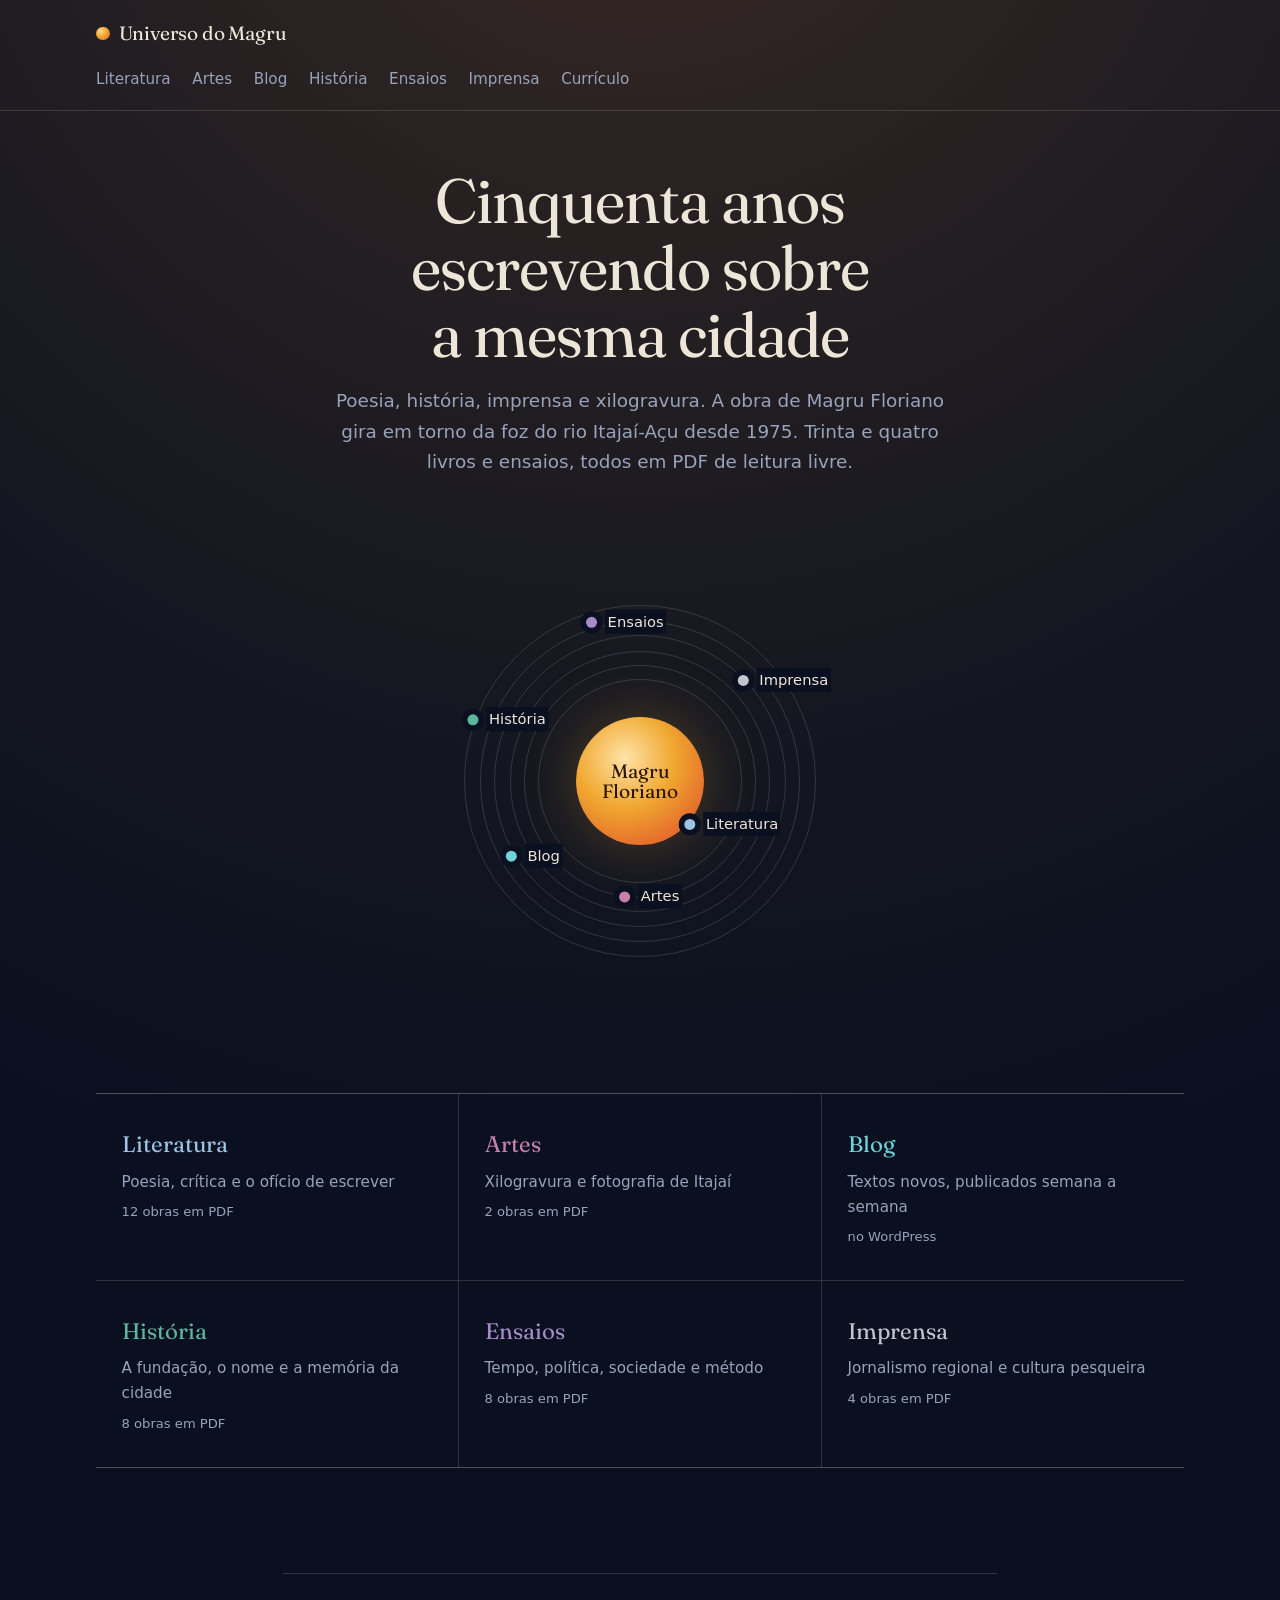
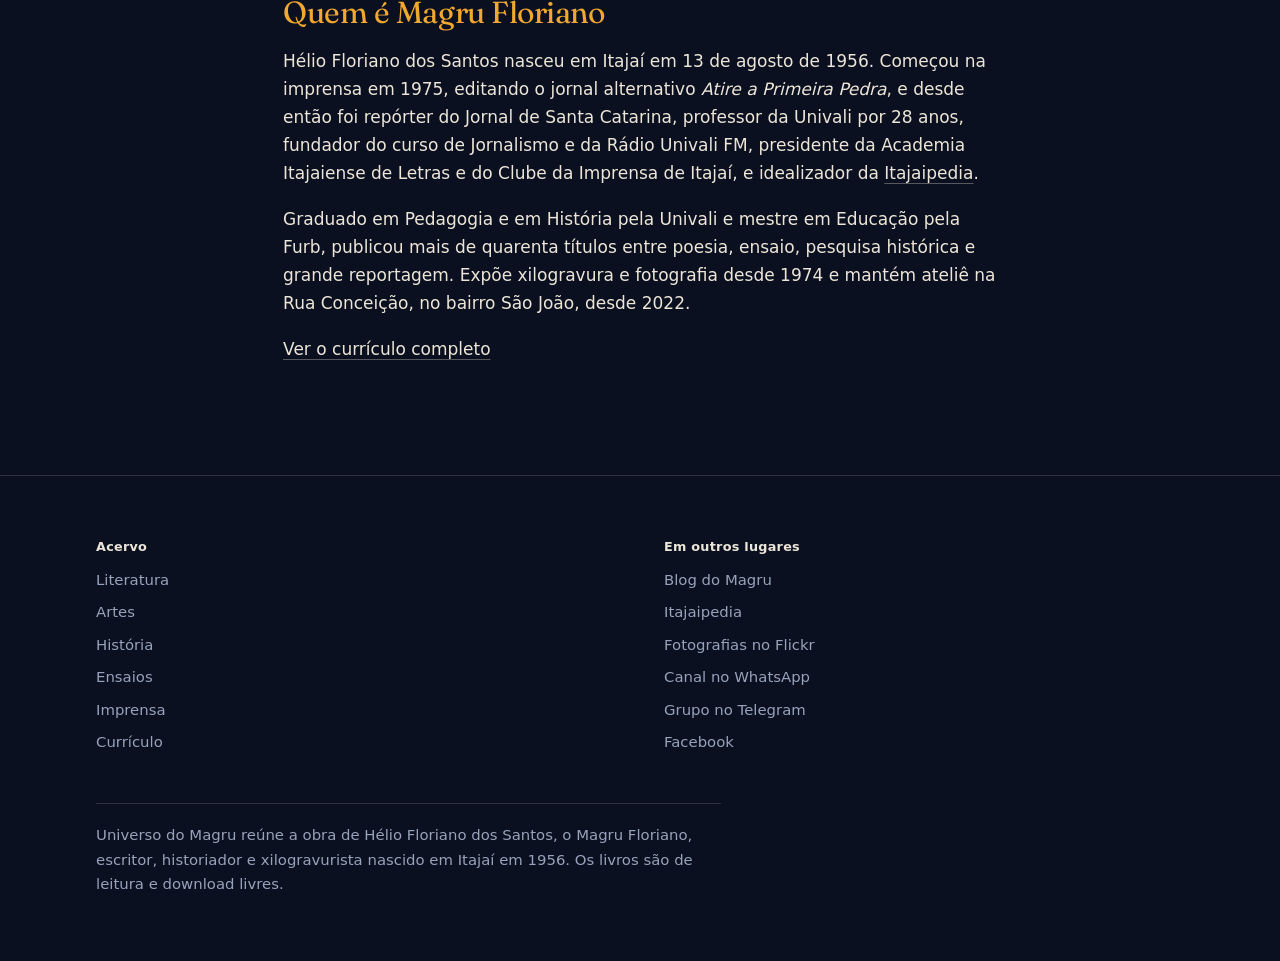
==== index.html @ 8ad2925b "feat: novo site estático do Universo do Magru Reconstrói o site em HTML, CSS e JavaScript puro para " ====
<!doctype html>
<html lang="pt-BR">
<head>
<meta charset="utf-8">
<meta name="viewport" content="width=device-width, initial-scale=1">
<title>Universo do Magru — obra de Magru Floriano: história de Itajaí, poesia e xilogravura</title>
<meta name="description" content="Acervo digital de Magru Floriano: 34 livros e ensaios em PDF sobre a história de Itajaí, imprensa regional, poesia e xilogravura. Leitura livre.">
<link rel="canonical" href="https://magru.com.br/">
<meta property="og:type" content="website">
<meta property="og:site_name" content="Universo do Magru">
<meta property="og:locale" content="pt_BR">
<meta property="og:title" content="Universo do Magru — obra de Magru Floriano: história de Itajaí, poesia e xilogravura">
<meta property="og:description" content="Acervo digital de Magru Floriano: 34 livros e ensaios em PDF sobre a história de Itajaí, imprensa regional, poesia e xilogravura. Leitura livre.">
<meta property="og:url" content="https://magru.com.br/">
<meta name="twitter:card" content="summary">
<link rel="icon" href="/assets/favicon.svg" type="image/svg+xml">
<link rel="preconnect" href="https://fonts.gstatic.com" crossorigin>
<link rel="stylesheet" href="https://fonts.googleapis.com/css2?family=Fraunces:opsz,wght,SOFT,WONK@9..144,300..600,0..100,0..1&display=swap">
<link rel="stylesheet" href="/assets/css/magru.css">
<script type="application/ld+json">{"@context": "https://schema.org", "@type": "Person", "name": "Magru Floriano", "alternateName": "Hélio Floriano dos Santos", "birthDate": "1956-08-13", "birthPlace": {"@type": "Place", "name": "Itajaí, Santa Catarina, Brasil"}, "jobTitle": ["Escritor", "Historiador", "Jornalista", "Xilogravurista"], "url": "https://magru.com.br/", "sameAs": ["https://blog.magru.com.br/web/blog/", "https://itajaipedia.com.br", "https://www.flickr.com/photos/magru-floriano/", "https://magru.com.br/whatsapp", "https://t.me/blogdomagru", "https://www.facebook.com/florianomagru", "https://itajaipedia.com.br/artigos/helio-floriano-dos-santos/"]}</script>
<script type="application/ld+json">{"@context": "https://schema.org", "@type": "WebSite", "name": "Universo do Magru", "url": "https://magru.com.br/", "inLanguage": "pt-BR", "about": "Obra de Magru Floriano sobre a história de Itajaí, imprensa regional, poesia e xilogravura"}</script>
</head>
<body>
<a class="pular" href="#conteudo">Ir para o conteúdo</a>
<header class="topo">
  <div class="envelope">
    <div class="topo__interno">
      <a class="marca" href="/"><span class="marca__astro" aria-hidden="true"></span>Universo do Magru</a>
      <button class="menu-botao" type="button" aria-controls="rota" hidden>Seções</button>
    </div>
    <ul class="rota" id="rota">
      <li><a href="/literatura/">Literatura</a></li>
      <li><a href="/artes/">Artes</a></li>
      <li><a href="https://blog.magru.com.br/web/blog/">Blog</a></li>
      <li><a href="/historia/">História</a></li>
      <li><a href="/ensaios/">Ensaios</a></li>
      <li><a href="/imprensa/">Imprensa</a></li>
      <li><a href="/curriculo/">Currículo</a></li>
    </ul>
  </div>
</header>
<main id="conteudo">
  <div class="envelope abertura">
    <h1>Cinquenta anos escrevendo sobre a mesma cidade</h1>
    <p>Poesia, história, imprensa e xilogravura. A obra de Magru Floriano gira em torno da foz do rio Itajaí-Açu desde 1975. Trinta e quatro livros e ensaios, todos em PDF de leitura livre.</p>
  </div>

  <nav class="sistema" aria-label="Áreas do acervo">
    <div class="anel" style="--f: .58"></div>
    <div class="anel" style="--f: .66"></div>
    <div class="anel" style="--f: .74"></div>
    <div class="anel" style="--f: .83"></div>
    <div class="anel" style="--f: .91"></div>
    <div class="anel" style="--f: 1"></div>
    <p class="sol">Magru Floriano</p>
    <div class="orbita" style="--f: .58; --angulo: 25deg">
      <a class="planeta" href="/literatura/" style="--cor: var(--literatura)"><span>Literatura</span></a>
    </div>
    <div class="orbita" style="--f: .66; --angulo: 85deg">
      <a class="planeta" href="/artes/" style="--cor: var(--artes)"><span>Artes</span></a>
    </div>
    <div class="orbita" style="--f: .74; --angulo: 145deg">
      <a class="planeta" href="https://blog.magru.com.br/web/blog/" style="--cor: var(--blog)"><span>Blog</span></a>
    </div>
    <div class="orbita" style="--f: .83; --angulo: 205deg">
      <a class="planeta" href="/historia/" style="--cor: var(--historia)"><span>História</span></a>
    </div>
    <div class="orbita" style="--f: .91; --angulo: 265deg">
      <a class="planeta" href="/ensaios/" style="--cor: var(--ensaios)"><span>Ensaios</span></a>
    </div>
    <div class="orbita" style="--f: 1; --angulo: 325deg">
      <a class="planeta" href="/imprensa/" style="--cor: var(--imprensa)"><span>Imprensa</span></a>
    </div>
  </nav>

  <div class="envelope">
    <ul class="orbitas">
    <li><a href="/literatura/" style="--cor: var(--literatura)">
      <b>Literatura</b>
      <span>Poesia, crítica e o ofício de escrever</span>
      <em>12 obras em PDF</em>
    </a></li>
    <li><a href="/artes/" style="--cor: var(--artes)">
      <b>Artes</b>
      <span>Xilogravura e fotografia de Itajaí</span>
      <em>2 obras em PDF</em>
    </a></li>
    <li><a href="https://blog.magru.com.br/web/blog/" style="--cor: var(--blog)">
      <b>Blog</b>
      <span>Textos novos, publicados semana a semana</span>
      <em>no WordPress</em>
    </a></li>
    <li><a href="/historia/" style="--cor: var(--historia)">
      <b>História</b>
      <span>A fundação, o nome e a memória da cidade</span>
      <em>8 obras em PDF</em>
    </a></li>
    <li><a href="/ensaios/" style="--cor: var(--ensaios)">
      <b>Ensaios</b>
      <span>Tempo, política, sociedade e método</span>
      <em>8 obras em PDF</em>
    </a></li>
    <li><a href="/imprensa/" style="--cor: var(--imprensa)">
      <b>Imprensa</b>
      <span>Jornalismo regional e cultura pesqueira</span>
      <em>4 obras em PDF</em>
    </a></li>
    </ul>
  </div>

  <div class="envelope prosa" style="margin-inline: auto">
    <h2>Quem é Magru Floriano</h2>
    <p>Hélio Floriano dos Santos nasceu em Itajaí em 13 de agosto de 1956. Começou na imprensa em 1975, editando o jornal alternativo <em>Atire a Primeira Pedra</em>, e desde então foi repórter do Jornal de Santa Catarina, professor da Univali por 28 anos, fundador do curso de Jornalismo e da Rádio Univali FM, presidente da Academia Itajaiense de Letras e do Clube da Imprensa de Itajaí, e idealizador da <a href="https://itajaipedia.com.br">Itajaipedia</a>.</p>
    <p>Graduado em Pedagogia e em História pela Univali e mestre em Educação pela Furb, publicou mais de quarenta títulos entre poesia, ensaio, pesquisa histórica e grande reportagem. Expõe xilogravura e fotografia desde 1974 e mantém ateliê na Rua Conceição, no bairro São João, desde 2022.</p>
    <p><a href="/curriculo/">Ver o currículo completo</a></p>
  </div>
</main>
<footer class="rodape">
  <div class="envelope">
    <div class="rodape__grade">
      <div>
        <h2>Acervo</h2>
        <ul>
          <li><a href="/literatura/">Literatura</a></li>
          <li><a href="/artes/">Artes</a></li>
          <li><a href="/historia/">História</a></li>
          <li><a href="/ensaios/">Ensaios</a></li>
          <li><a href="/imprensa/">Imprensa</a></li>
          <li><a href="/curriculo/">Currículo</a></li>
        </ul>
      </div>
      <div>
        <h2>Em outros lugares</h2>
        <ul>
          <li><a href="https://blog.magru.com.br/web/blog/">Blog do Magru</a></li>
          <li><a href="https://itajaipedia.com.br">Itajaipedia</a></li>
          <li><a href="https://www.flickr.com/photos/magru-floriano/">Fotografias no Flickr</a></li>
          <li><a href="https://magru.com.br/whatsapp">Canal no WhatsApp</a></li>
          <li><a href="https://t.me/blogdomagru">Grupo no Telegram</a></li>
          <li><a href="https://www.facebook.com/florianomagru">Facebook</a></li>
        </ul>
      </div>
    </div>
    <p class="rodape__nota">Universo do Magru reúne a obra de Hélio Floriano dos Santos, o Magru Floriano, escritor, historiador e xilogravurista nascido em Itajaí em 1956. Os livros são de leitura e download livres.</p>
  </div>
</footer>
<script src="/assets/js/magru.js" defer></script>
</body>
</html>
---- assets/css/magru.css ----
/* Universo do Magru — carta celeste gravada */

:root {
  --tinta: #0a1020;
  --tinta-alta: #121a2e;
  --papel: #ede6d8;
  --papel-fraco: #98a2ba;
  --sol: #f0a830;
  --sol-brasa: #e2582a;
  --linha: rgba(237, 230, 216, 0.16);
  --linha-forte: rgba(237, 230, 216, 0.34);

  --literatura: #9bc4e2;
  --ensaios: #a78bc8;
  --historia: #5fb49c;
  --imprensa: #c0c6ce;
  --artes: #c97fa8;
  --blog: #6fd3d8;

  --acento: var(--sol);

  --display: "Fraunces", Georgia, "Times New Roman", serif;
  --texto: system-ui, -apple-system, "Segoe UI", Roboto, sans-serif;

  --medida: 66ch;
  --gutter: clamp(1.25rem, 5vw, 3rem);
  --ritmo: clamp(3.5rem, 9vw, 7rem);
}

*,
*::before,
*::after {
  box-sizing: border-box;
}

html {
  -webkit-text-size-adjust: 100%;
  overflow-x: hidden;
}

body {
  margin: 0;
  background-color: var(--tinta);
  background-image:
    radial-gradient(circle at 50% -10%, rgba(240, 168, 48, 0.13), transparent 52%),
    radial-gradient(circle at 50% -10%, rgba(226, 88, 42, 0.09), transparent 34%);
  background-repeat: no-repeat;
  color: var(--papel);
  font-family: var(--texto);
  font-size: clamp(1rem, 0.96rem + 0.2vw, 1.0625rem);
  line-height: 1.65;
  text-rendering: optimizeLegibility;
}

/* Estipulado de gravura: pontilhado tênue sobre a tinta. */
body::before {
  content: "";
  position: fixed;
  inset: 0;
  pointer-events: none;
  z-index: 0;
  opacity: 0.4;
  background-image: radial-gradient(rgba(237, 230, 216, 0.09) 0.5px, transparent 0.5px);
  background-size: 4px 4px;
}

body > * {
  position: relative;
  z-index: 1;
}

h1,
h2,
h3 {
  font-family: var(--display);
  font-weight: 400;
  font-variation-settings: "SOFT" 0, "WONK" 1;
  line-height: 1.08;
  letter-spacing: -0.015em;
  margin: 0;
  text-wrap: balance;
}

a {
  color: var(--papel);
  text-decoration-color: var(--linha-forte);
  text-underline-offset: 0.22em;
  text-decoration-thickness: 1px;
}

a:hover {
  text-decoration-color: var(--acento);
}

:focus-visible {
  outline: 2px solid var(--sol);
  outline-offset: 3px;
  border-radius: 2px;
}

img {
  max-width: 100%;
  height: auto;
}

.envelope {
  width: min(100% - var(--gutter) * 2, 68rem);
  margin-inline: auto;
}

.pular {
  position: absolute;
  left: -9999px;
  top: 0;
}

.pular:focus {
  left: var(--gutter);
  top: 0.75rem;
  z-index: 10;
  background: var(--tinta-alta);
  padding: 0.6rem 1rem;
}

/* ---------- Cabeçalho ---------- */

.topo {
  border-bottom: 1px solid var(--linha);
}

.topo__interno {
  display: flex;
  flex-wrap: wrap;
  align-items: center;
  justify-content: space-between;
  gap: 1rem;
  padding-block: 1.1rem;
}

.marca {
  font-family: var(--display);
  font-variation-settings: "SOFT" 0, "WONK" 1;
  font-size: 1.2rem;
  letter-spacing: -0.01em;
  text-decoration: none;
  display: inline-flex;
  align-items: center;
  gap: 0.55rem;
}

.marca__astro {
  width: 0.72em;
  height: 0.72em;
  border-radius: 50%;
  background: radial-gradient(circle at 35% 30%, #ffd88a, var(--sol) 45%, var(--sol-brasa));
  flex: none;
}

.menu-botao {
  display: inline-flex;
  align-items: center;
  gap: 0.5rem;
  background: none;
  border: 1px solid var(--linha-forte);
  color: inherit;
  font: inherit;
  font-size: 0.9rem;
  padding: 0.4rem 0.8rem;
  cursor: pointer;
}

.menu-botao:hover {
  border-color: var(--sol);
}

.rota {
  display: flex;
  flex-wrap: wrap;
  gap: 0.35rem 1.35rem;
  list-style: none;
  margin: 0;
  padding: 0 0 1.1rem;
  font-size: 0.95rem;
}

.rota a {
  text-decoration: none;
  color: var(--papel-fraco);
  padding-block: 0.2rem;
}

.rota a:hover {
  color: var(--papel);
}

.rota [aria-current="page"] {
  color: var(--papel);
  box-shadow: inset 0 -1px 0 var(--acento);
}

@media (max-width: 47.99em) {
  .rota[hidden] {
    display: none;
  }
  .rota {
    flex-direction: column;
    gap: 0;
  }
  .rota li {
    border-top: 1px solid var(--linha);
  }
  .rota a {
    display: block;
    padding-block: 0.7rem;
  }
}

@media (min-width: 48em) {
  .menu-botao {
    display: none;
  }
  .rota[hidden] {
    display: flex;
  }
}

/* ---------- Diagrama orbital ---------- */
/* A esfera inteira gira num período único: os planetas mantêm distância
   fixa entre si e nunca colidem, como num astrolábio. */

.sistema {
  --raio: min(30vw, 11rem);
  --periodo: 260s;
  display: grid;
  place-items: center;
  aspect-ratio: 1;
  width: min(96vw, 34rem);
  margin: clamp(1rem, 4vw, 2rem) auto clamp(1.5rem, 5vw, 2.5rem);
}

.sistema > * {
  grid-area: 1 / 1;
}

.sol {
  display: grid;
  place-items: center;
  text-align: center;
  width: min(26vw, 8rem);
  aspect-ratio: 1;
  border-radius: 50%;
  background: radial-gradient(circle at 38% 32%, #ffe3a8, var(--sol) 42%, var(--sol-brasa) 88%);
  color: #2a1403;
  box-shadow: 0 0 4rem rgba(240, 168, 48, 0.3);
  margin: 0;
  padding: 0.5rem;
  font-family: var(--display);
  font-variation-settings: "SOFT" 0, "WONK" 1;
  font-size: clamp(0.95rem, 3.4vw, 1.2rem);
  line-height: 1.05;
}

.anel {
  width: calc(var(--f) * var(--raio) * 2);
  aspect-ratio: 1;
  border: 1px solid var(--linha);
  border-radius: 50%;
}

.orbita {
  position: relative;
  width: calc(var(--f) * var(--raio) * 2);
  aspect-ratio: 1;
  transform: rotate(var(--angulo));
  animation: girar var(--periodo) linear infinite;
}

@keyframes girar {
  to {
    transform: rotate(calc(var(--angulo) + 360deg));
  }
}

@keyframes desgirar {
  to {
    transform: rotate(calc(var(--angulo) * -1 - 360deg));
  }
}

.planeta {
  position: absolute;
  top: 50%;
  left: 100%;
  translate: -50% -50%;
  display: flex;
  align-items: center;
  gap: 0.5rem;
  padding: 0.5rem;
  text-decoration: none;
  white-space: nowrap;
  font-size: 0.92rem;
  transform: rotate(calc(var(--angulo) * -1));
  animation: desgirar var(--periodo) linear infinite;
}

.planeta::before {
  content: "";
  width: 0.7rem;
  height: 0.7rem;
  border-radius: 50%;
  background: var(--cor);
  box-shadow: 0 0 0 0.35rem var(--tinta);
  flex: none;
}

.planeta:hover,
.planeta:focus-visible {
  color: var(--cor);
}

/* No celular não há largura para seis rótulos girando: ficam os pontos,
   com o nome disponível para leitores de tela e teclado. */
@media (max-width: 47.99em) {
  .planeta span {
    position: absolute;
    width: 1px;
    height: 1px;
    overflow: hidden;
    clip-path: inset(50%);
    white-space: nowrap;
  }
  .planeta {
    padding: 0.85rem;
  }
  .planeta::before {
    width: 0.85rem;
    height: 0.85rem;
  }
}

@media (min-width: 48em) {
  .planeta span {
    background: var(--tinta);
    padding-inline: 0.15rem;
  }
}

@media (prefers-reduced-motion: reduce) {
  .orbita,
  .planeta {
    animation: none;
  }
}

/* ---------- Home ---------- */

.abertura {
  padding-top: clamp(2rem, 6vw, 3.5rem);
  text-align: center;
}

.abertura h1 {
  font-size: clamp(2.1rem, 8vw, 3.9rem);
  max-width: 18ch;
  margin-inline: auto;
}

.abertura p {
  max-width: 54ch;
  margin: 1.1rem auto 0;
  color: var(--papel-fraco);
  font-size: clamp(1rem, 0.95rem + 0.4vw, 1.15rem);
}

.orbitas {
  display: grid;
  gap: 1px;
  background: var(--linha);
  border-block: 1px solid var(--linha);
  list-style: none;
  margin: 0;
  padding: 0;
}

.orbitas a {
  display: grid;
  gap: 0.4rem;
  align-content: start;
  background: var(--tinta);
  padding: clamp(1.4rem, 4vw, 2rem) clamp(1.1rem, 3vw, 1.6rem);
  height: 100%;
  text-decoration: none;
}

.orbitas a:hover {
  background: var(--tinta-alta);
}

/* Seis seções: duas colunas de três, ou três de dois. Nunca uma célula vazia. */
@media (min-width: 34em) {
  .orbitas {
    grid-template-columns: repeat(2, 1fr);
  }
}

@media (min-width: 58em) {
  .orbitas {
    grid-template-columns: repeat(3, 1fr);
  }
}

.orbitas b {
  font-family: var(--display);
  font-variation-settings: "SOFT" 0, "WONK" 1;
  font-weight: 400;
  font-size: 1.4rem;
  color: var(--cor, var(--papel));
}

.orbitas span {
  color: var(--papel-fraco);
  font-size: 0.95rem;
}

.orbitas em {
  font-style: normal;
  color: var(--papel-fraco);
  font-size: 0.82rem;
}

/* ---------- Seções e prosa ---------- */

main {
  display: block;
  padding-bottom: var(--ritmo);
}

.cabeca {
  padding-block: clamp(2.5rem, 8vw, 4.5rem) clamp(1.5rem, 4vw, 2.5rem);
  border-bottom: 2px solid var(--acento);
}

.cabeca h1 {
  font-size: clamp(2.2rem, 8vw, 3.6rem);
  max-width: 16ch;
}

.cabeca p {
  max-width: var(--medida);
  margin: 1.2rem 0 0;
  color: var(--papel-fraco);
  font-size: clamp(1.02rem, 0.97rem + 0.4vw, 1.18rem);
}

.migalhas {
  font-size: 0.88rem;
  color: var(--papel-fraco);
  margin-bottom: 1.4rem;
}

.migalhas a {
  color: inherit;
}

.migalhas b {
  font-weight: 400;
  color: var(--acento);
}

.acervo {
  list-style: none;
  margin: 0;
  padding: 0;
}

.obra {
  border-bottom: 1px solid var(--linha);
  padding-block: clamp(1.8rem, 5vw, 2.6rem);
  display: grid;
  gap: 0.7rem;
}

.obra h2 {
  font-size: clamp(1.35rem, 4.5vw, 1.8rem);
  max-width: 24ch;
}

.obra p {
  margin: 0;
  max-width: var(--medida);
  color: var(--papel-fraco);
}

.baixar {
  justify-self: start;
  display: inline-flex;
  align-items: center;
  gap: 0.6rem;
  margin-top: 0.3rem;
  padding: 0.55rem 1rem;
  border: 1px solid var(--linha-forte);
  text-decoration: none;
  font-size: 0.92rem;
}

.baixar:hover {
  border-color: var(--acento);
  color: var(--acento);
}

.baixar::before {
  content: "";
  width: 0.55rem;
  height: 0.55rem;
  border-radius: 50%;
  background: var(--acento);
  flex: none;
}

@media (min-width: 56em) {
  .obra {
    grid-template-columns: 20rem 1fr;
    column-gap: clamp(2rem, 5vw, 4rem);
    align-items: start;
  }
  .obra h2 {
    grid-column: 1;
    grid-row: 1 / -1;
  }
  .obra > :not(h2) {
    grid-column: 2;
  }
}

.prosa {
  padding-top: clamp(2rem, 6vw, 3rem);
  max-width: var(--medida);
  margin-inline: 0;
}

.prosa h2 {
  font-size: clamp(1.4rem, 4.5vw, 1.9rem);
  margin-top: clamp(2.6rem, 7vw, 3.6rem);
  padding-top: 1.4rem;
  border-top: 1px solid var(--linha);
  color: var(--acento);
}

.prosa p {
  margin: 1.1rem 0 0;
}

.prosa ul {
  margin: 1.4rem 0 0;
  padding: 0;
  list-style: none;
}

.prosa li {
  padding: 0.7rem 0 0.7rem 1.4rem;
  border-top: 1px solid var(--linha);
  position: relative;
}

.prosa li::before {
  content: "";
  position: absolute;
  left: 0;
  top: 1.35em;
  width: 0.4rem;
  height: 0.4rem;
  border-radius: 50%;
  background: var(--linha-forte);
}

.destaque {
  font-variant-numeric: tabular-nums;
  color: var(--papel);
}

/* ---------- Rodapé ---------- */

.rodape {
  border-top: 1px solid var(--linha);
  padding-block: clamp(2.5rem, 7vw, 4rem);
  font-size: 0.93rem;
  color: var(--papel-fraco);
}

.rodape__grade {
  display: grid;
  gap: clamp(2rem, 5vw, 3rem);
  grid-template-columns: repeat(auto-fit, minmax(13rem, 1fr));
}

.rodape h2 {
  font-family: var(--texto);
  font-size: 0.8rem;
  font-weight: 600;
  letter-spacing: 0.02em;
  color: var(--papel);
  margin-bottom: 0.9rem;
}

.rodape ul {
  list-style: none;
  margin: 0;
  padding: 0;
  display: grid;
  gap: 0.5rem;
}

.rodape a {
  color: inherit;
  text-decoration: none;
}

.rodape a:hover {
  color: var(--papel);
  text-decoration: underline;
  text-decoration-color: var(--acento);
}

.rodape__nota {
  margin: clamp(2rem, 5vw, 3rem) 0 0;
  padding-top: 1.2rem;
  border-top: 1px solid var(--linha);
  max-width: var(--medida);
}

/* ---------- 404 ---------- */

.perdido {
  text-align: center;
  padding-block: clamp(4rem, 14vw, 9rem);
}

.perdido h1 {
  font-size: clamp(2.2rem, 9vw, 4rem);
}

.perdido p {
  max-width: 46ch;
  margin: 1.2rem auto 2rem;
  color: var(--papel-fraco);
}

.obra__ficha {
  font-size: 0.86rem;
  color: var(--papel-fraco);
  opacity: 0.75;
}

@media (min-width: 56em) {
  .obra__ficha {
    grid-column: 2;
  }
}
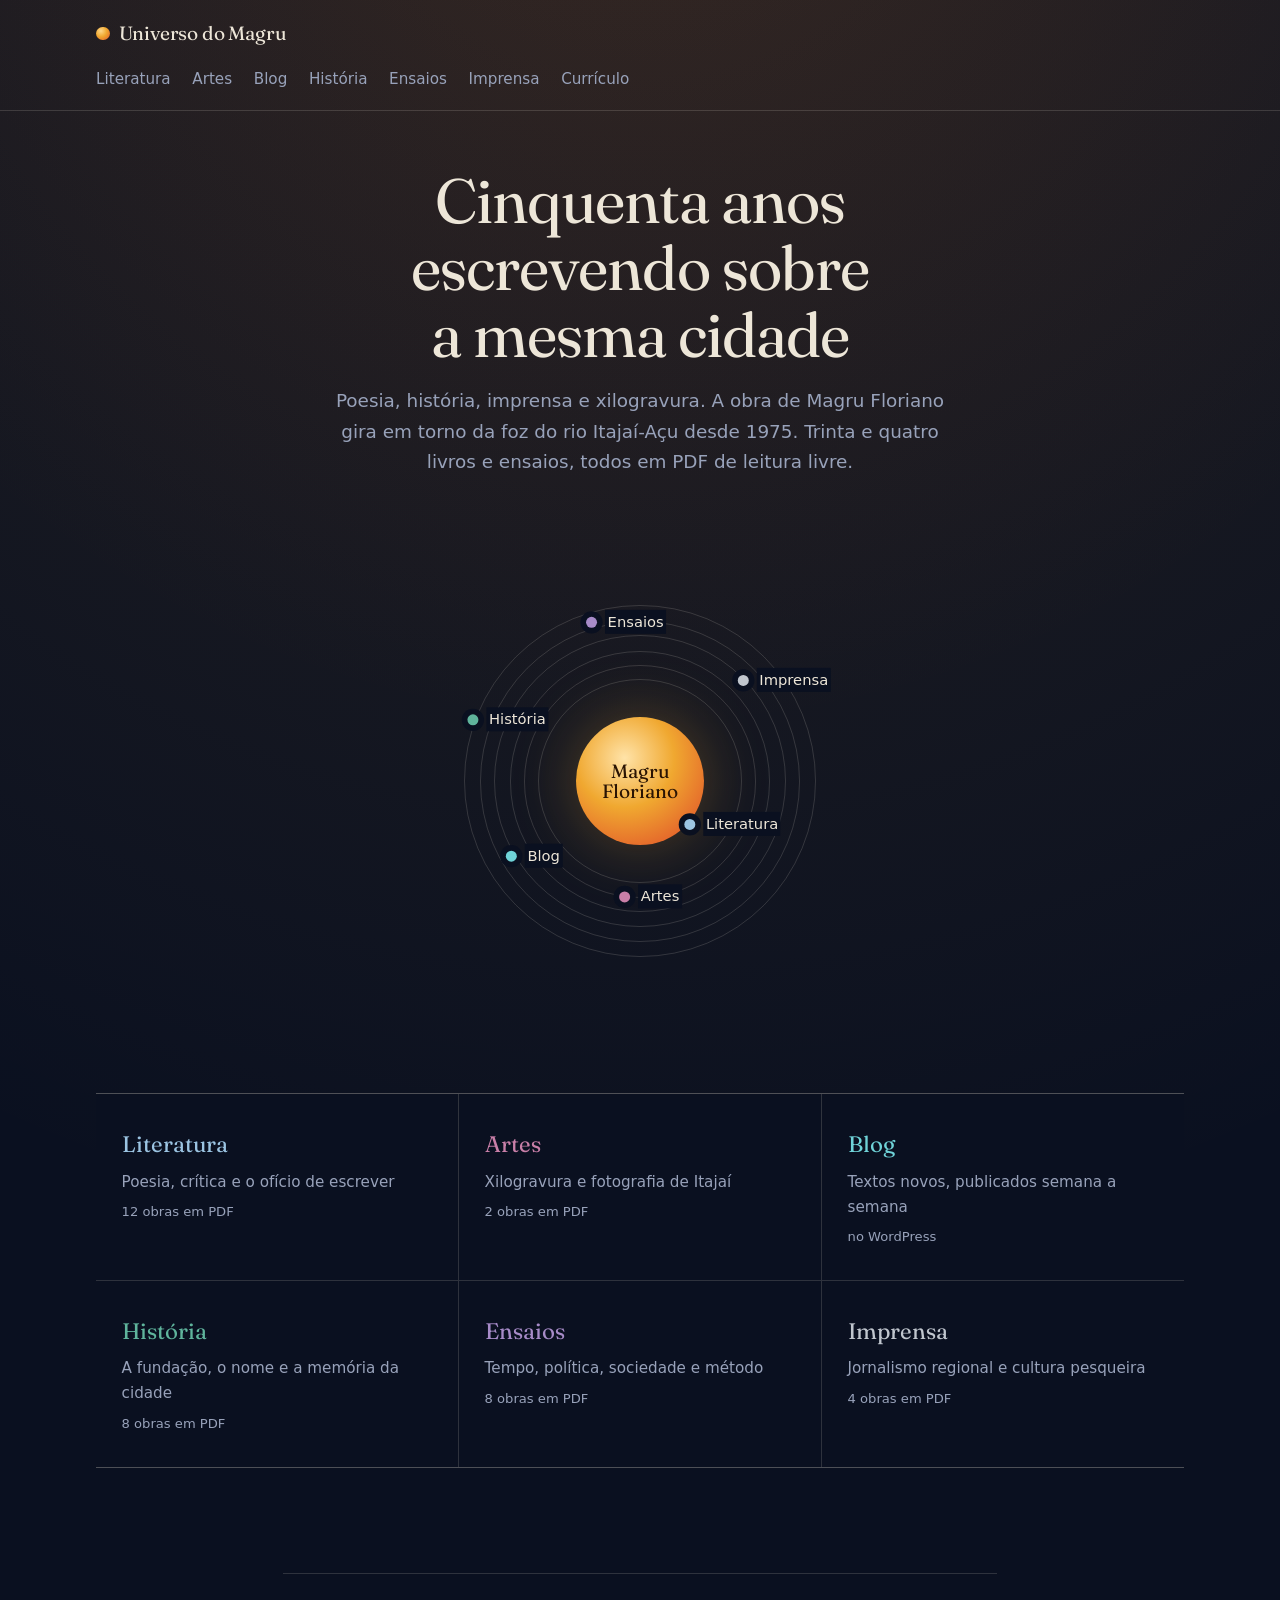
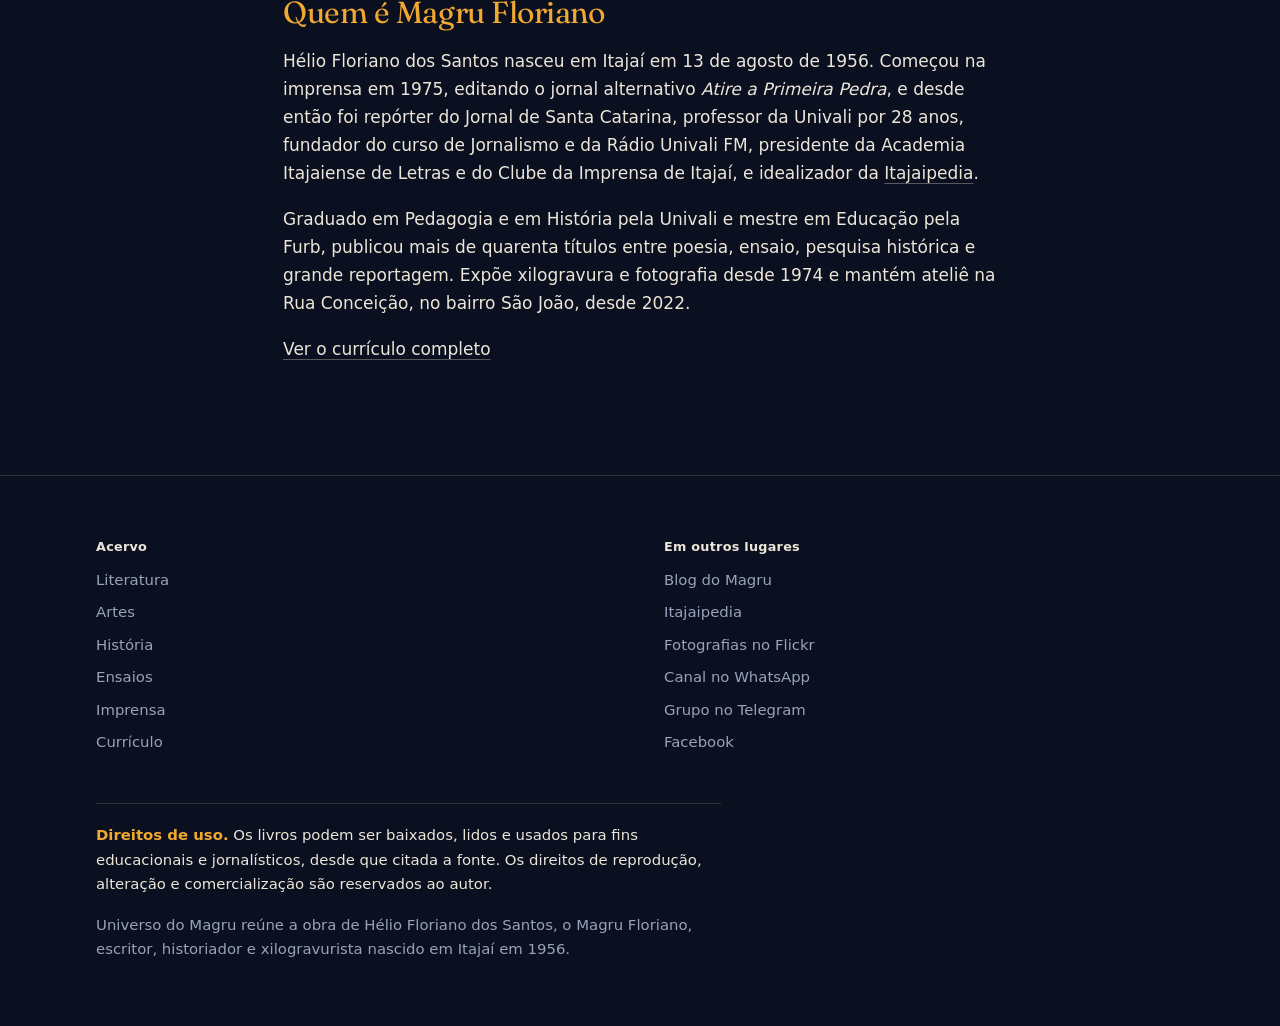
==== commit b6574cd3: "feat: declara os direitos de uso das obras Os livros podem ser baixados, lidos e usados para fins ed" ====
--- a/index.html
+++ b/index.html
@@ -18,7 +18,7 @@
 <link rel="stylesheet" href="https://fonts.googleapis.com/css2?family=Fraunces:opsz,wght,SOFT,WONK@9..144,300..600,0..100,0..1&display=swap">
 <link rel="stylesheet" href="/assets/css/magru.css">
 <script type="application/ld+json">{"@context": "https://schema.org", "@type": "Person", "name": "Magru Floriano", "alternateName": "Hélio Floriano dos Santos", "birthDate": "1956-08-13", "birthPlace": {"@type": "Place", "name": "Itajaí, Santa Catarina, Brasil"}, "jobTitle": ["Escritor", "Historiador", "Jornalista", "Xilogravurista"], "url": "https://magru.com.br/", "sameAs": ["https://blog.magru.com.br/web/blog/", "https://itajaipedia.com.br", "https://www.flickr.com/photos/magru-floriano/", "https://magru.com.br/whatsapp", "https://t.me/blogdomagru", "https://www.facebook.com/florianomagru", "https://itajaipedia.com.br/artigos/helio-floriano-dos-santos/"]}</script>
-<script type="application/ld+json">{"@context": "https://schema.org", "@type": "WebSite", "name": "Universo do Magru", "url": "https://magru.com.br/", "inLanguage": "pt-BR", "about": "Obra de Magru Floriano sobre a história de Itajaí, imprensa regional, poesia e xilogravura"}</script>
+<script type="application/ld+json">{"@context": "https://schema.org", "@type": "WebSite", "name": "Universo do Magru", "url": "https://magru.com.br/", "inLanguage": "pt-BR", "about": "Obra de Magru Floriano sobre a história de Itajaí, imprensa regional, poesia e xilogravura", "copyrightHolder": {"@type": "Person", "name": "Magru Floriano"}, "copyrightNotice": "Os livros podem ser baixados, lidos e usados para fins educacionais e jornalísticos, desde que citada a fonte. Os direitos de reprodução, alteração e comercialização são reservados ao autor."}</script>
 </head>
 <body>
 <a class="pular" href="#conteudo">Ir para o conteúdo</a>
@@ -141,7 +141,8 @@
         </ul>
       </div>
     </div>
-    <p class="rodape__nota">Universo do Magru reúne a obra de Hélio Floriano dos Santos, o Magru Floriano, escritor, historiador e xilogravurista nascido em Itajaí em 1956. Os livros são de leitura e download livres.</p>
+    <p class="rodape__nota" id="direitos"><b>Direitos de uso.</b> Os livros podem ser baixados, lidos e usados para fins educacionais e jornalísticos, desde que citada a fonte. Os direitos de reprodução, alteração e comercialização são reservados ao autor.</p>
+    <p class="rodape__bio">Universo do Magru reúne a obra de Hélio Floriano dos Santos, o Magru Floriano, escritor, historiador e xilogravurista nascido em Itajaí em 1956.</p>
   </div>
 </footer>
 <script src="/assets/js/magru.js" defer></script>
--- a/assets/css/magru.css
+++ b/assets/css/magru.css
@@ -234,7 +234,7 @@
   display: grid;
   place-items: center;
   aspect-ratio: 1;
-  width: min(96vw, 34rem);
+  width: min(100%, 34rem);
   margin: clamp(1rem, 4vw, 2rem) auto clamp(1.5rem, 5vw, 2.5rem);
 }
 
@@ -246,7 +246,7 @@
   display: grid;
   place-items: center;
   text-align: center;
-  width: min(26vw, 8rem);
+  width: min(27vw, 8rem);
   aspect-ratio: 1;
   border-radius: 50%;
   background: radial-gradient(circle at 38% 32%, #ffe3a8, var(--sol) 42%, var(--sol-brasa) 88%);
@@ -258,6 +258,17 @@
   font-variation-settings: "SOFT" 0, "WONK" 1;
   font-size: clamp(0.95rem, 3.4vw, 1.2rem);
   line-height: 1.05;
+}
+
+/* Anéis e órbitas são caixas quadradas empilhadas: sem isto, a maior cobre
+   as menores e só o planeta externo recebe clique. */
+.anel,
+.orbita {
+  pointer-events: none;
+}
+
+.planeta {
+  pointer-events: auto;
 }
 
 .anel {
@@ -318,30 +329,27 @@
   color: var(--cor);
 }
 
-/* No celular não há largura para seis rótulos girando: ficam os pontos,
-   com o nome disponível para leitores de tela e teclado. */
+.planeta span {
+  background: var(--tinta);
+  padding-inline: 0.15rem;
+}
+
+/* No celular o diagrama usa a largura inteira da tela e o rótulo encolhe,
+   para que os seis nomes caibam girando sem se alcançar. */
 @media (max-width: 47.99em) {
-  .planeta span {
-    position: absolute;
-    width: 1px;
-    height: 1px;
-    overflow: hidden;
-    clip-path: inset(50%);
-    white-space: nowrap;
+  .sistema {
+    --raio: 31vw;
+    width: 100%;
   }
   .planeta {
-    padding: 0.85rem;
+    font-size: 0.7rem;
+    gap: 0.3rem;
+    padding: 0.7rem 0.4rem;
   }
   .planeta::before {
-    width: 0.85rem;
-    height: 0.85rem;
-  }
-}
-
-@media (min-width: 48em) {
-  .planeta span {
-    background: var(--tinta);
-    padding-inline: 0.15rem;
+    width: 0.55rem;
+    height: 0.55rem;
+    box-shadow: 0 0 0 0.25rem var(--tinta);
   }
 }
 
@@ -626,6 +634,32 @@
   padding-top: 1.2rem;
   border-top: 1px solid var(--linha);
   max-width: var(--medida);
+  color: var(--papel);
+}
+
+.rodape__nota b {
+  font-weight: 600;
+  color: var(--acento);
+}
+
+.rodape__bio {
+  margin: 1rem 0 0;
+  max-width: var(--medida);
+}
+
+/* Junto dos downloads, onde a condição de uso importa. */
+.nota-direitos {
+  margin-top: 1.4rem;
+  max-width: var(--medida);
+  padding-left: 1rem;
+  border-left: 2px solid var(--acento);
+  font-size: 0.9rem;
+  color: var(--papel-fraco);
+}
+
+.nota-direitos a {
+  color: var(--papel);
+  white-space: nowrap;
 }
 
 /* ---------- 404 ---------- */
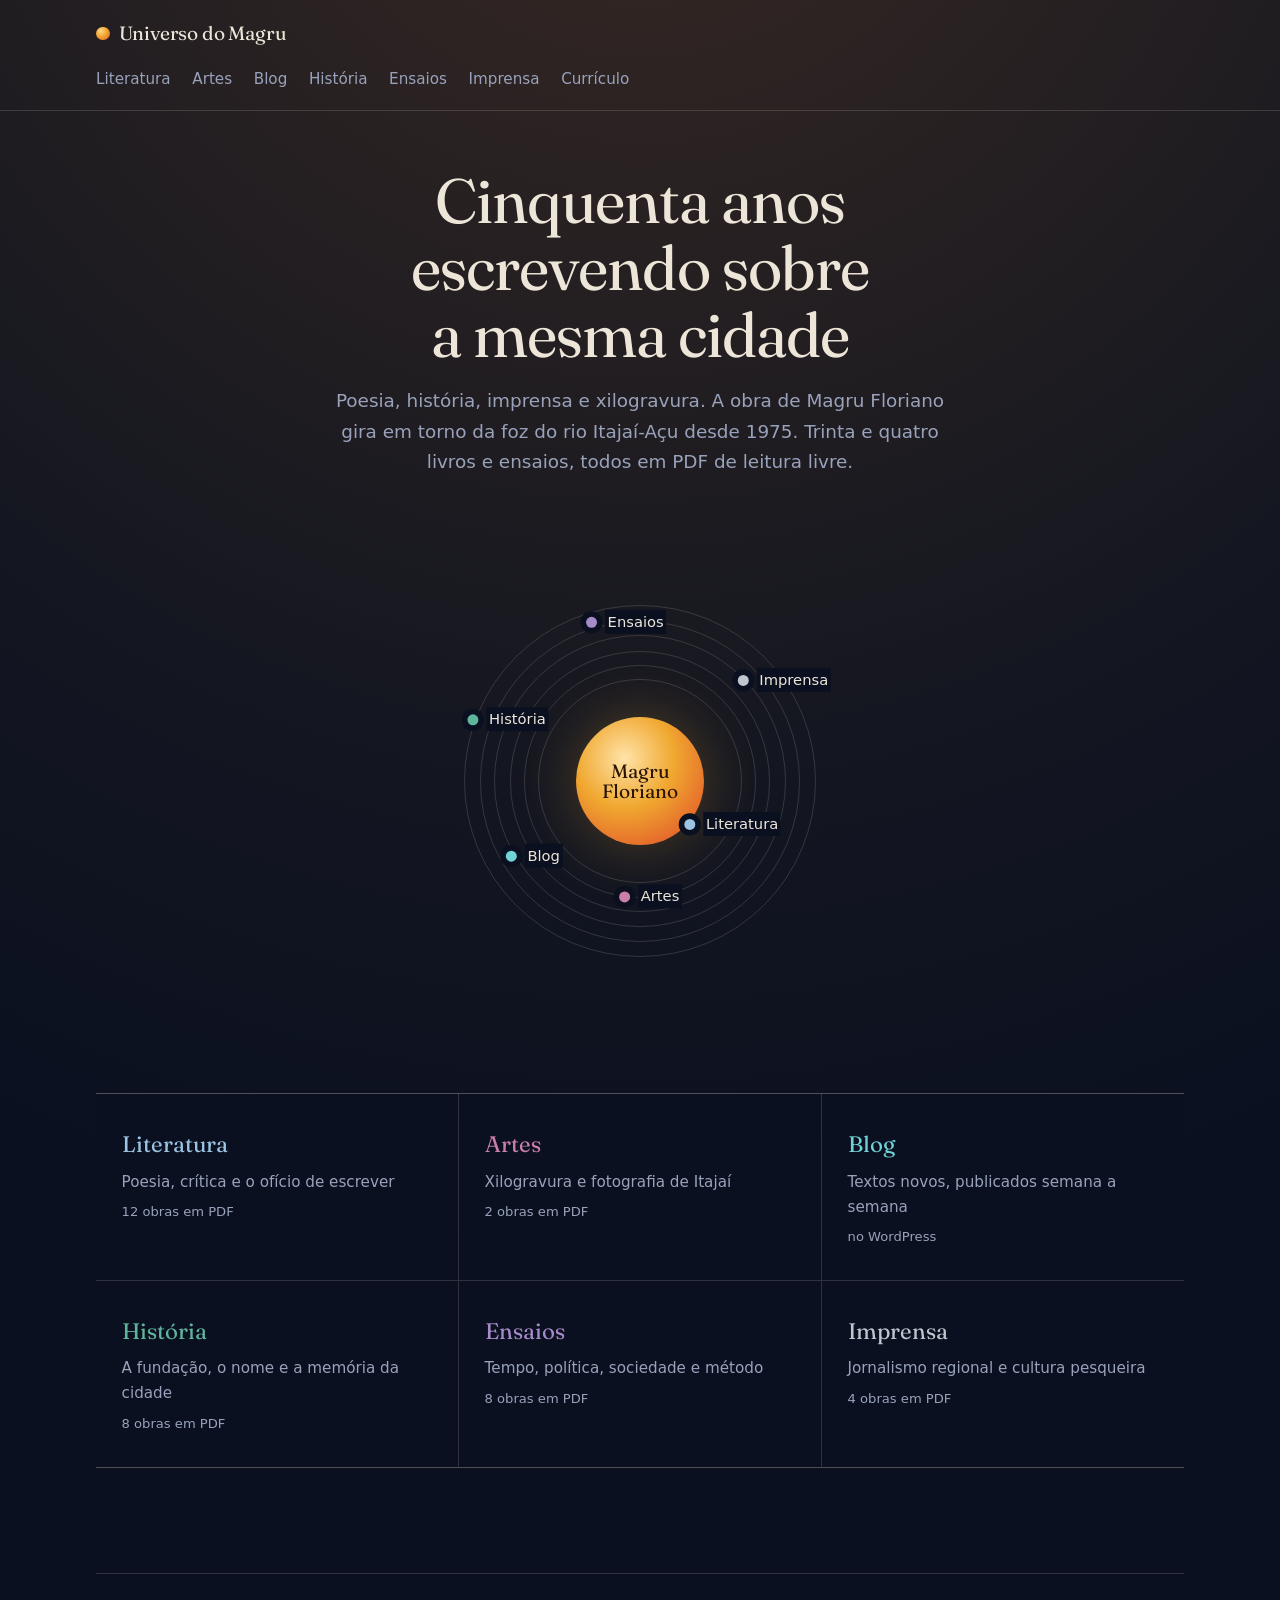
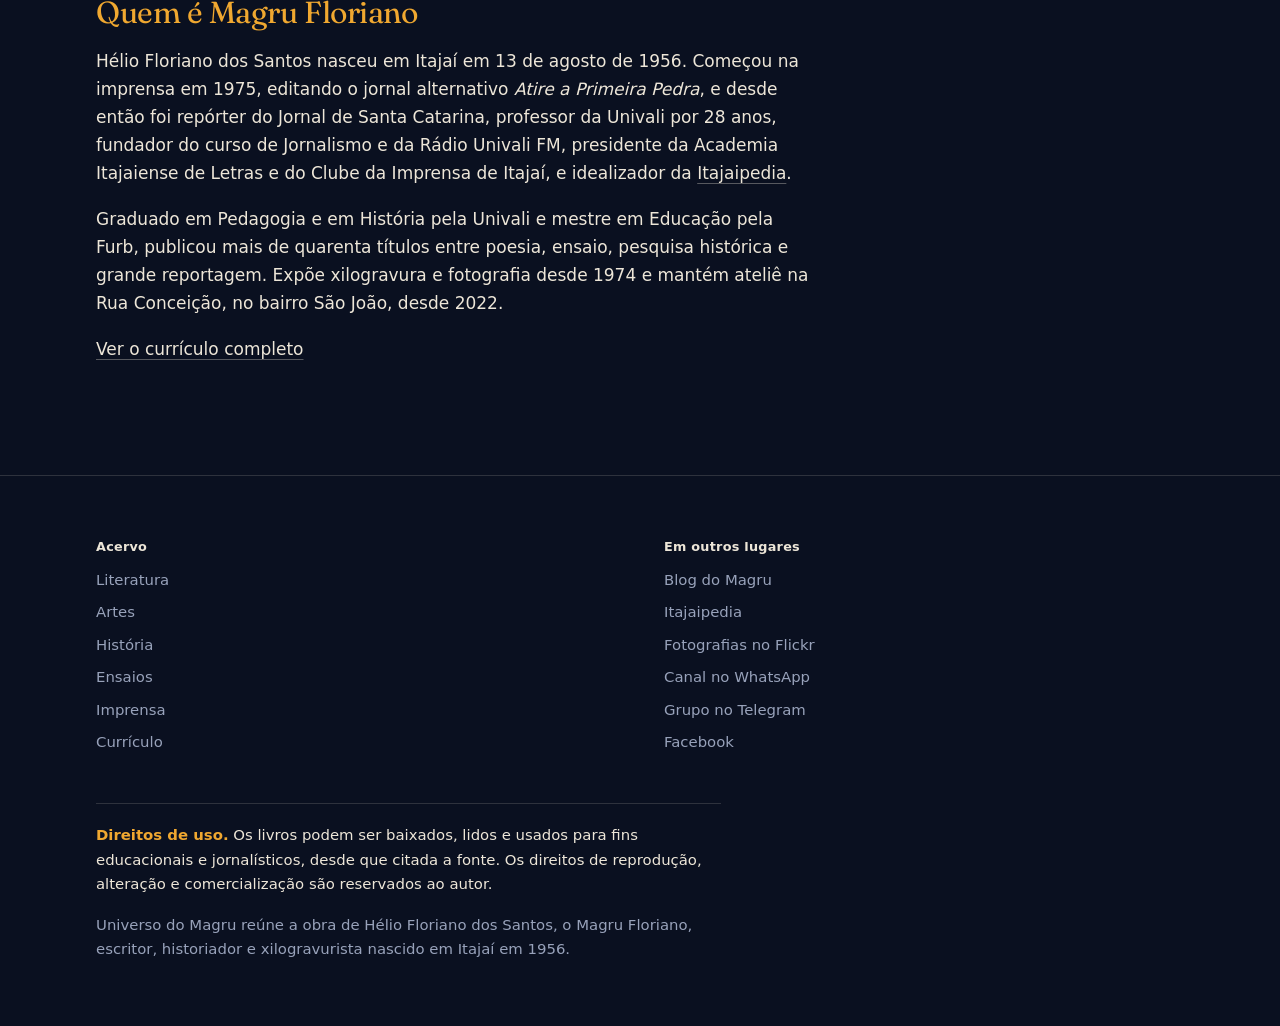
==== commit a3477ea7: "fix: alinha o currículo e a prosa da home ao container O bloco .prosa recebia margin-inline: 0, o qu" ====
--- a/index.html
+++ b/index.html
@@ -13,10 +13,10 @@
 <meta property="og:description" content="Acervo digital de Magru Floriano: 34 livros e ensaios em PDF sobre a história de Itajaí, imprensa regional, poesia e xilogravura. Leitura livre.">
 <meta property="og:url" content="https://magru.com.br/">
 <meta name="twitter:card" content="summary">
-<link rel="icon" href="/assets/favicon.svg" type="image/svg+xml">
+<link rel="icon" href="assets/favicon.svg" type="image/svg+xml">
 <link rel="preconnect" href="https://fonts.gstatic.com" crossorigin>
 <link rel="stylesheet" href="https://fonts.googleapis.com/css2?family=Fraunces:opsz,wght,SOFT,WONK@9..144,300..600,0..100,0..1&display=swap">
-<link rel="stylesheet" href="/assets/css/magru.css">
+<link rel="stylesheet" href="assets/css/magru.css">
 <script type="application/ld+json">{"@context": "https://schema.org", "@type": "Person", "name": "Magru Floriano", "alternateName": "Hélio Floriano dos Santos", "birthDate": "1956-08-13", "birthPlace": {"@type": "Place", "name": "Itajaí, Santa Catarina, Brasil"}, "jobTitle": ["Escritor", "Historiador", "Jornalista", "Xilogravurista"], "url": "https://magru.com.br/", "sameAs": ["https://blog.magru.com.br/web/blog/", "https://itajaipedia.com.br", "https://www.flickr.com/photos/magru-floriano/", "https://magru.com.br/whatsapp", "https://t.me/blogdomagru", "https://www.facebook.com/florianomagru", "https://itajaipedia.com.br/artigos/helio-floriano-dos-santos/"]}</script>
 <script type="application/ld+json">{"@context": "https://schema.org", "@type": "WebSite", "name": "Universo do Magru", "url": "https://magru.com.br/", "inLanguage": "pt-BR", "about": "Obra de Magru Floriano sobre a história de Itajaí, imprensa regional, poesia e xilogravura", "copyrightHolder": {"@type": "Person", "name": "Magru Floriano"}, "copyrightNotice": "Os livros podem ser baixados, lidos e usados para fins educacionais e jornalísticos, desde que citada a fonte. Os direitos de reprodução, alteração e comercialização são reservados ao autor."}</script>
 </head>
@@ -25,17 +25,17 @@
 <header class="topo">
   <div class="envelope">
     <div class="topo__interno">
-      <a class="marca" href="/"><span class="marca__astro" aria-hidden="true"></span>Universo do Magru</a>
+      <a class="marca" href="index.html"><span class="marca__astro" aria-hidden="true"></span>Universo do Magru</a>
       <button class="menu-botao" type="button" aria-controls="rota" hidden>Seções</button>
     </div>
     <ul class="rota" id="rota">
-      <li><a href="/literatura/">Literatura</a></li>
-      <li><a href="/artes/">Artes</a></li>
+      <li><a href="literatura/index.html">Literatura</a></li>
+      <li><a href="artes/index.html">Artes</a></li>
       <li><a href="https://blog.magru.com.br/web/blog/">Blog</a></li>
-      <li><a href="/historia/">História</a></li>
-      <li><a href="/ensaios/">Ensaios</a></li>
-      <li><a href="/imprensa/">Imprensa</a></li>
-      <li><a href="/curriculo/">Currículo</a></li>
+      <li><a href="historia/index.html">História</a></li>
+      <li><a href="ensaios/index.html">Ensaios</a></li>
+      <li><a href="imprensa/index.html">Imprensa</a></li>
+      <li><a href="curriculo/index.html">Currículo</a></li>
     </ul>
   </div>
 </header>
@@ -54,33 +54,33 @@
     <div class="anel" style="--f: 1"></div>
     <p class="sol">Magru Floriano</p>
     <div class="orbita" style="--f: .58; --angulo: 25deg">
-      <a class="planeta" href="/literatura/" style="--cor: var(--literatura)"><span>Literatura</span></a>
+      <a class="planeta" href="literatura/index.html" style="--cor: var(--literatura)"><span>Literatura</span></a>
     </div>
     <div class="orbita" style="--f: .66; --angulo: 85deg">
-      <a class="planeta" href="/artes/" style="--cor: var(--artes)"><span>Artes</span></a>
+      <a class="planeta" href="artes/index.html" style="--cor: var(--artes)"><span>Artes</span></a>
     </div>
     <div class="orbita" style="--f: .74; --angulo: 145deg">
       <a class="planeta" href="https://blog.magru.com.br/web/blog/" style="--cor: var(--blog)"><span>Blog</span></a>
     </div>
     <div class="orbita" style="--f: .83; --angulo: 205deg">
-      <a class="planeta" href="/historia/" style="--cor: var(--historia)"><span>História</span></a>
+      <a class="planeta" href="historia/index.html" style="--cor: var(--historia)"><span>História</span></a>
     </div>
     <div class="orbita" style="--f: .91; --angulo: 265deg">
-      <a class="planeta" href="/ensaios/" style="--cor: var(--ensaios)"><span>Ensaios</span></a>
+      <a class="planeta" href="ensaios/index.html" style="--cor: var(--ensaios)"><span>Ensaios</span></a>
     </div>
     <div class="orbita" style="--f: 1; --angulo: 325deg">
-      <a class="planeta" href="/imprensa/" style="--cor: var(--imprensa)"><span>Imprensa</span></a>
+      <a class="planeta" href="imprensa/index.html" style="--cor: var(--imprensa)"><span>Imprensa</span></a>
     </div>
   </nav>
 
   <div class="envelope">
     <ul class="orbitas">
-    <li><a href="/literatura/" style="--cor: var(--literatura)">
+    <li><a href="literatura/index.html" style="--cor: var(--literatura)">
       <b>Literatura</b>
       <span>Poesia, crítica e o ofício de escrever</span>
       <em>12 obras em PDF</em>
     </a></li>
-    <li><a href="/artes/" style="--cor: var(--artes)">
+    <li><a href="artes/index.html" style="--cor: var(--artes)">
       <b>Artes</b>
       <span>Xilogravura e fotografia de Itajaí</span>
       <em>2 obras em PDF</em>
@@ -90,17 +90,17 @@
       <span>Textos novos, publicados semana a semana</span>
       <em>no WordPress</em>
     </a></li>
-    <li><a href="/historia/" style="--cor: var(--historia)">
+    <li><a href="historia/index.html" style="--cor: var(--historia)">
       <b>História</b>
       <span>A fundação, o nome e a memória da cidade</span>
       <em>8 obras em PDF</em>
     </a></li>
-    <li><a href="/ensaios/" style="--cor: var(--ensaios)">
+    <li><a href="ensaios/index.html" style="--cor: var(--ensaios)">
       <b>Ensaios</b>
       <span>Tempo, política, sociedade e método</span>
       <em>8 obras em PDF</em>
     </a></li>
-    <li><a href="/imprensa/" style="--cor: var(--imprensa)">
+    <li><a href="imprensa/index.html" style="--cor: var(--imprensa)">
       <b>Imprensa</b>
       <span>Jornalismo regional e cultura pesqueira</span>
       <em>4 obras em PDF</em>
@@ -108,11 +108,11 @@
     </ul>
   </div>
 
-  <div class="envelope prosa" style="margin-inline: auto">
+  <div class="envelope prosa">
     <h2>Quem é Magru Floriano</h2>
     <p>Hélio Floriano dos Santos nasceu em Itajaí em 13 de agosto de 1956. Começou na imprensa em 1975, editando o jornal alternativo <em>Atire a Primeira Pedra</em>, e desde então foi repórter do Jornal de Santa Catarina, professor da Univali por 28 anos, fundador do curso de Jornalismo e da Rádio Univali FM, presidente da Academia Itajaiense de Letras e do Clube da Imprensa de Itajaí, e idealizador da <a href="https://itajaipedia.com.br">Itajaipedia</a>.</p>
     <p>Graduado em Pedagogia e em História pela Univali e mestre em Educação pela Furb, publicou mais de quarenta títulos entre poesia, ensaio, pesquisa histórica e grande reportagem. Expõe xilogravura e fotografia desde 1974 e mantém ateliê na Rua Conceição, no bairro São João, desde 2022.</p>
-    <p><a href="/curriculo/">Ver o currículo completo</a></p>
+    <p><a href="curriculo/index.html">Ver o currículo completo</a></p>
   </div>
 </main>
 <footer class="rodape">
@@ -121,12 +121,12 @@
       <div>
         <h2>Acervo</h2>
         <ul>
-          <li><a href="/literatura/">Literatura</a></li>
-          <li><a href="/artes/">Artes</a></li>
-          <li><a href="/historia/">História</a></li>
-          <li><a href="/ensaios/">Ensaios</a></li>
-          <li><a href="/imprensa/">Imprensa</a></li>
-          <li><a href="/curriculo/">Currículo</a></li>
+          <li><a href="literatura/index.html">Literatura</a></li>
+          <li><a href="artes/index.html">Artes</a></li>
+          <li><a href="historia/index.html">História</a></li>
+          <li><a href="ensaios/index.html">Ensaios</a></li>
+          <li><a href="imprensa/index.html">Imprensa</a></li>
+          <li><a href="curriculo/index.html">Currículo</a></li>
         </ul>
       </div>
       <div>
@@ -145,6 +145,6 @@
     <p class="rodape__bio">Universo do Magru reúne a obra de Hélio Floriano dos Santos, o Magru Floriano, escritor, historiador e xilogravurista nascido em Itajaí em 1956.</p>
   </div>
 </footer>
-<script src="/assets/js/magru.js" defer></script>
+<script src="assets/js/magru.js" defer></script>
 </body>
 </html>
--- a/assets/css/magru.css
+++ b/assets/css/magru.css
@@ -540,10 +540,15 @@
   }
 }
 
+/* O container continua sendo o .envelope centralizado: quem limita a medida
+   de leitura são os filhos. Estreitar o próprio .prosa anularia o margin
+   auto do envelope e jogaria o bloco para a borda da janela. */
 .prosa {
   padding-top: clamp(2rem, 6vw, 3rem);
+}
+
+.prosa > * {
   max-width: var(--medida);
-  margin-inline: 0;
 }
 
 .prosa h2 {
